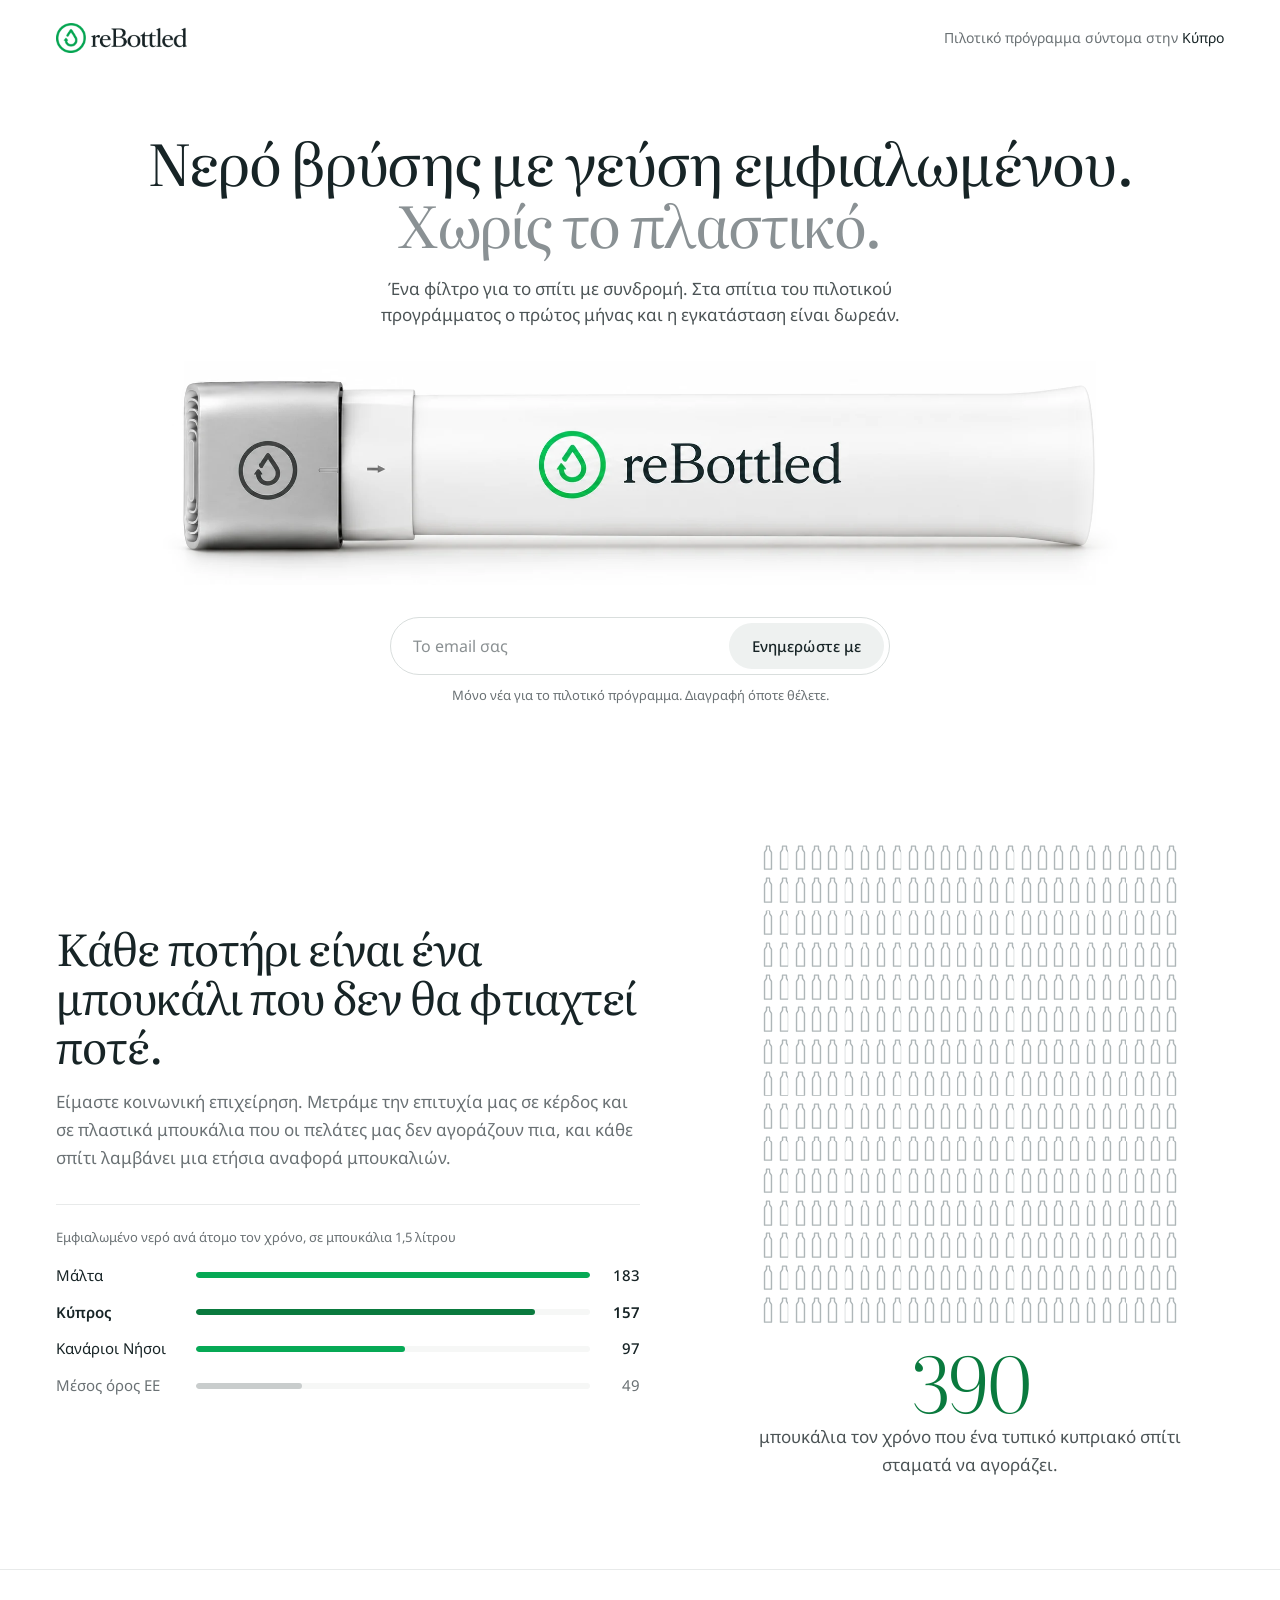
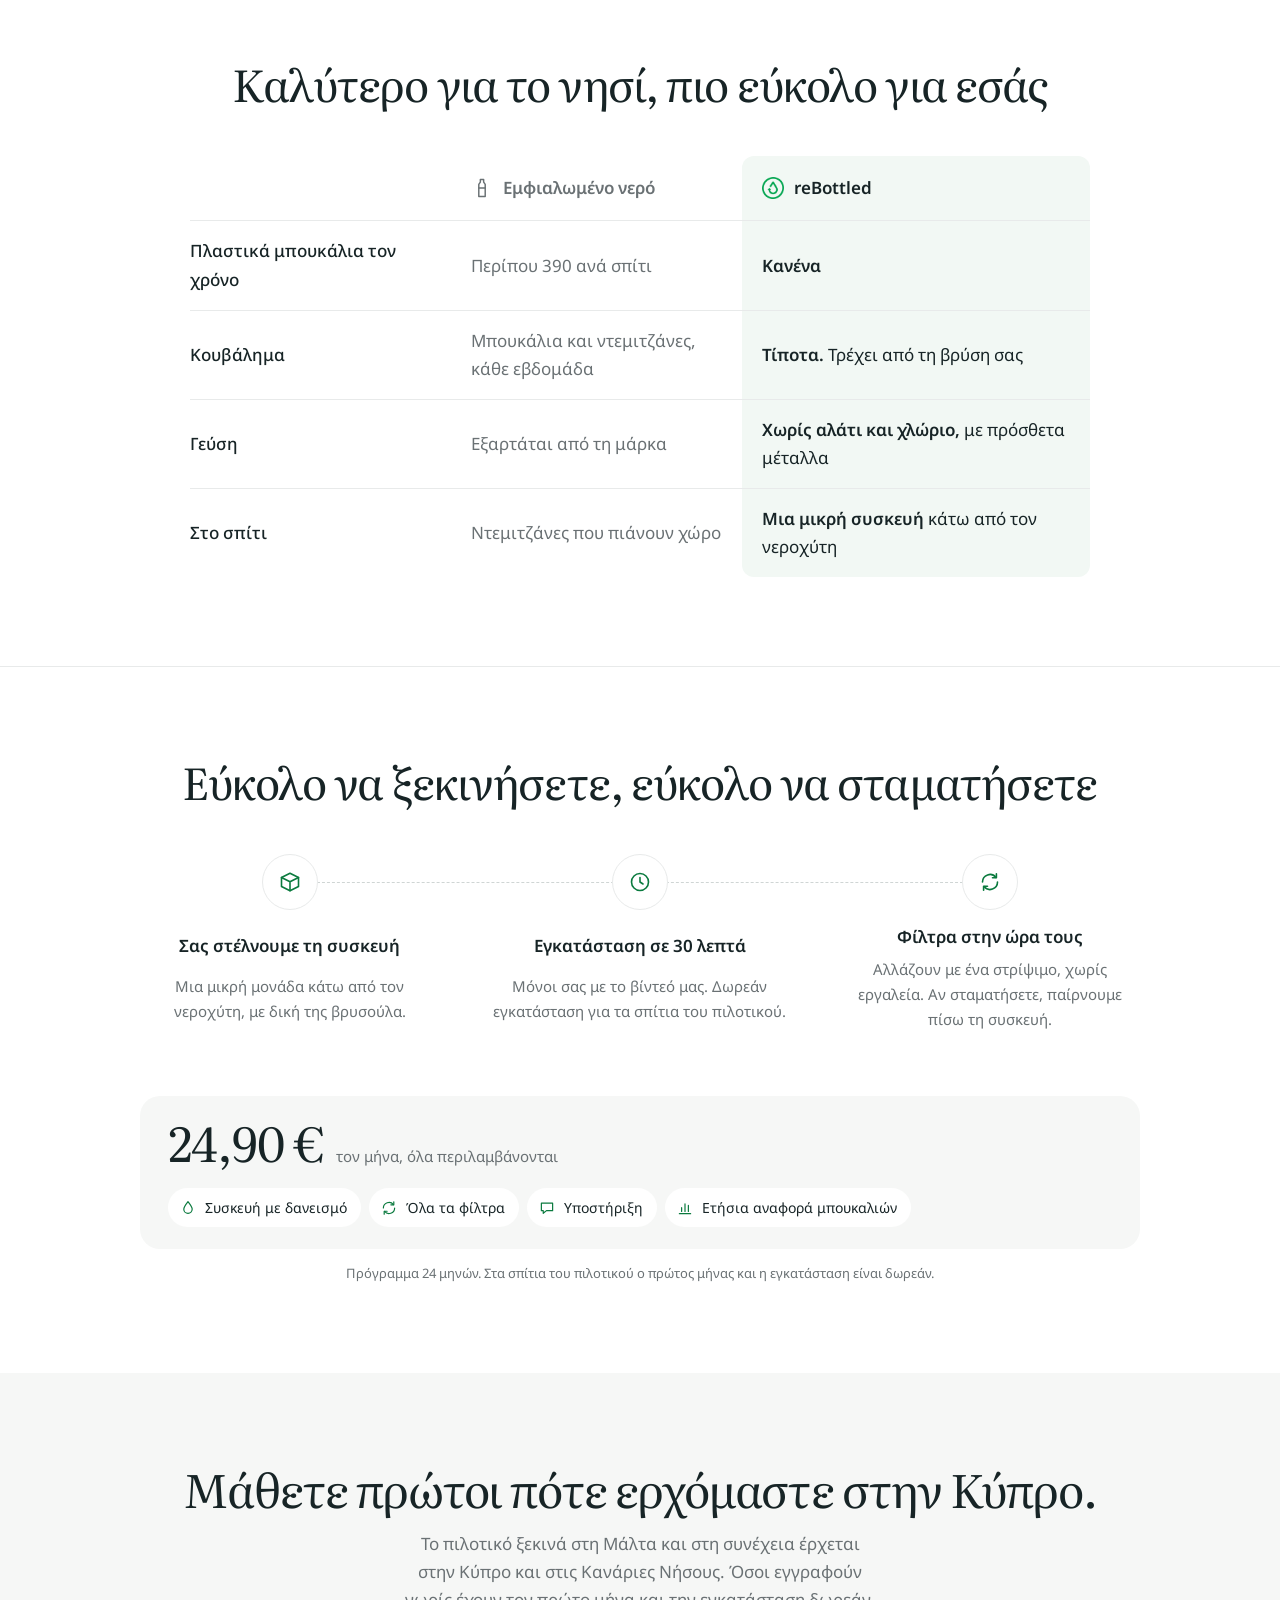
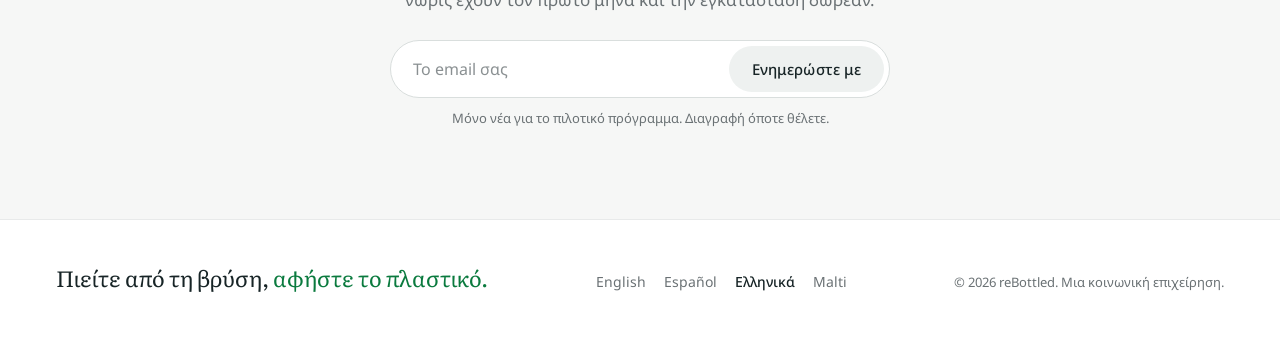
==== cy/index.html @ 19b18928 "Add Spanish, Greek and Maltese pages at /es, /cy and /mt Same structure as the English page with mar" ====
<!doctype html>
<html lang="el">
<head>
  <meta charset="utf-8">
  <meta name="viewport" content="width=device-width, initial-scale=1">
  <title>reBottled | Νερό βρύσης με γεύση εμφιαλωμένου, χωρίς πλαστικό</title>
  <meta name="description" content="Η reBottled είναι κοινωνική επιχείρηση που φέρνει στα σπίτια της Κύπρου νερό βρύσης με καλή γεύση, ώστε να μην αγοράζετε πια νερό σε πλαστικά μπουκάλια.">
  <meta name="theme-color" content="#ffffff">
  <meta property="og:title" content="reBottled | Νερό βρύσης με γεύση εμφιαλωμένου, χωρίς πλαστικό">
  <meta property="og:description" content="Φίλτρο νερού για το σπίτι με συνδρομή στην Κύπρο. Πιλοτικό πρόγραμμα: πρώτος μήνας και εγκατάσταση δωρεάν.">
  <meta property="og:type" content="website">
  <meta property="og:image" content="../assets/hero-filter.webp">
  <link rel="icon" type="image/png" href="../assets/favicon.png">
  <link rel="apple-touch-icon" href="../assets/apple-touch-icon.png">
  <link rel="preconnect" href="https://fonts.googleapis.com">
  <link rel="preconnect" href="https://fonts.gstatic.com" crossorigin>
  <link rel="stylesheet" href="https://fonts.googleapis.com/css2?family=Literata:opsz,wght@7..72,300;7..72,400;7..72,500&family=Noto+Sans:wght@400;500;600&display=swap">
  <link rel="stylesheet" href="../styles.css">
  <script>document.documentElement.classList.add("js");</script>
  <script type="application/json" id="i18n">
  {
    "sending": "Αποστολή…",
    "notify": "Ενημερώστε με",
    "errorEmpty": "Γράψτε τη διεύθυνση email σας.",
    "errorInvalid": "Η διεύθυνση email δεν φαίνεται σωστή. Ελέγξτε την ξανά.",
    "errorFailed": "Κάτι πήγε στραβά και δεν αποθηκεύσαμε το email σας. Δοκιμάστε ξανά.",
    "thanksTitle": "Είστε στη λίστα.",
    "thanksQuestion": "Κάτι ακόμα: πού μένετε; Θα σας ενημερώσουμε όταν το πιλοτικό έρθει κοντά σας.",
    "thanksPlace": "Θα σας στείλουμε email μόλις ξεκινήσει το πιλοτικό {place}, με τον πρώτο μήνα και την εγκατάσταση δωρεάν.",
    "thanksOther": "Θα σας κρατάμε ενήμερους και, αν έρθουμε στην περιοχή σας, ο πρώτος μήνας και η εγκατάσταση θα είναι δωρεάν.",
    "regions": [
      {
        "id": "cyprus",
        "label": "Κύπρος",
        "place": "στην Κύπρο"
      },
      {
        "id": "malta",
        "label": "Μάλτα",
        "place": "στη Μάλτα"
      },
      {
        "id": "canary-islands",
        "label": "Κανάριοι Νήσοι",
        "place": "στις Κανάριες Νήσους"
      },
      {
        "id": "other",
        "label": "Κάπου αλλού",
        "place": null
      }
    ]
  }
  </script>
  <script src="../main.js" defer></script>
</head>
<body>
  <a class="skip-link" href="#main">Μετάβαση στο περιεχόμενο</a>

  <header class="site-header">
    <div class="wrap header-inner">
      <a class="brand" href="#top" aria-label="reBottled, επιστροφή στην αρχή">
        <picture>
          <source srcset="../assets/logo.webp" type="image/webp">
          <img src="../assets/logo.png" alt="reBottled" width="174" height="40">
        </picture>
      </a>
      <p class="header-note">Πιλοτικό πρόγραμμα σύντομα στην <span>Κύπρο</span></p>
    </div>
  </header>

  <main id="main">

    <section class="hero" id="top">
      <div class="wrap hero-copy">
        <h1 class="hero-title"><span class="hero-title-line">Νερό βρύσης με γεύση εμφιαλωμένου.</span> <span class="hero-title-line hero-title-quiet">Χωρίς το πλαστικό.</span></h1>
        <p class="hero-lead">Ένα φίλτρο για το σπίτι με συνδρομή. Στα σπίτια του πιλοτικού προγράμματος ο πρώτος μήνας και η εγκατάσταση είναι δωρεάν.</p>
      </div>
      <figure class="hero-product">
        <img src="../assets/hero-filter.webp" srcset="../assets/hero-filter-1000.webp 947w, ../assets/hero-filter.webp 1894w" sizes="(max-width: 700px) 100vw, 960px" alt="Το φίλτρο reBottled: ένας λεπτός λευκός κύλινδρος με μεταλλικό καπάκι και το πράσινο λογότυπο της reBottled" width="1894" height="442" fetchpriority="high">
      </figure>
      <div class="wrap hero-signup">
        <form class="signup" novalidate>
          <div class="signup-field">
            <label class="visually-hidden" for="hero-email">Διεύθυνση email</label>
            <input id="hero-email" name="email" type="email" autocomplete="email" inputmode="email" placeholder="Το email σας" required>
            <button class="pill-button" type="submit">Ενημερώστε με</button>
          </div>
          <p class="signup-note">Μόνο νέα για το πιλοτικό πρόγραμμα. Διαγραφή όποτε θέλετε.</p>
        </form>
      </div>
    </section>

    <section class="section impact" id="mission" aria-labelledby="impact-title">
      <div class="wrap impact-grid">
        <div class="impact-copy">
          <h2 id="impact-title">Κάθε ποτήρι είναι ένα μπουκάλι που δεν θα φτιαχτεί ποτέ.</h2>
          <p class="lead">Είμαστε κοινωνική επιχείρηση. Μετράμε την επιτυχία μας σε κέρδος και σε πλαστικά μπουκάλια που οι πελάτες μας δεν αγοράζουν πια, και κάθε σπίτι λαμβάνει μια ετήσια αναφορά μπουκαλιών.</p>
          <div class="chart" aria-labelledby="chart-title">
            <p class="chart-title" id="chart-title">Εμφιαλωμένο νερό ανά άτομο τον χρόνο, σε μπουκάλια 1,5 λίτρου</p>
            <dl class="bars">
              <div class="bar-row">
                <dt>Μάλτα</dt>
                <dd><span class="bar"><span style="--w: 100%"></span></span><span class="bar-value">183</span></dd>
              </div>
              <div class="bar-row is-local">
                <dt>Κύπρος</dt>
                <dd><span class="bar"><span style="--w: 86%"></span></span><span class="bar-value">157</span></dd>
              </div>
              <div class="bar-row">
                <dt>Κανάριοι Νήσοι</dt>
                <dd><span class="bar"><span style="--w: 53%"></span></span><span class="bar-value">97</span></dd>
              </div>
              <div class="bar-row is-reference">
                <dt>Μέσος όρος ΕΕ</dt>
                <dd><span class="bar"><span style="--w: 27%"></span></span><span class="bar-value">49</span></dd>
              </div>
            </dl>
          </div>
        </div>
        <figure class="bottle-wall">
          <div class="bottle-grid" role="img" aria-label="Πλέγμα με 390 μικρά πλαστικά μπουκάλια" style="--cols: 26; --rows: 15; --ratio: 0.8667; --m-cols: 39; --m-rows: 10; --m-ratio: 1.9500"></div>
          <figcaption><span class="wall-number">390</span> μπουκάλια τον χρόνο που ένα τυπικό κυπριακό σπίτι σταματά να αγοράζει.</figcaption>
        </figure>
      </div>
    </section>

    <section class="section compare" id="why" aria-labelledby="compare-title">
      <div class="wrap">
        <h2 id="compare-title" class="section-title">Καλύτερο για το νησί, πιο εύκολο για εσάς</h2>
        <div class="compare-table" role="table" aria-label="Εμφιαλωμένο νερό σε σύγκριση με το reBottled">
          <div class="compare-row compare-head" role="row">
            <span role="columnheader"><span class="visually-hidden">Σύγκριση</span></span>
            <span role="columnheader" class="col-bottled"><svg class="icon icon-head" viewBox="0 0 24 24" aria-hidden="true"><path d="M10.2 2.8h3.6v2.7l1.7 2.6v13.1h-7V8.1l1.7-2.6z"/><path d="M8.5 12h7"/></svg>Εμφιαλωμένο νερό</span>
            <span role="columnheader" class="col-us"><img src="../assets/favicon.png" alt="" width="22" height="22">reBottled</span>
          </div>
          <div class="compare-row" role="row">
            <span role="rowheader">Πλαστικά μπουκάλια τον χρόνο</span>
            <span role="cell" class="col-bottled" data-label="Εμφιαλωμένο"><span>Περίπου 390 ανά σπίτι</span></span>
            <span role="cell" class="col-us" data-label="reBottled"><span><strong>Κανένα</strong></span></span>
          </div>
          <div class="compare-row" role="row">
            <span role="rowheader">Κουβάλημα</span>
            <span role="cell" class="col-bottled" data-label="Εμφιαλωμένο"><span>Μπουκάλια και ντεμιτζάνες, κάθε εβδομάδα</span></span>
            <span role="cell" class="col-us" data-label="reBottled"><span><strong>Τίποτα.</strong> Τρέχει από τη βρύση σας</span></span>
          </div>
          <div class="compare-row" role="row">
            <span role="rowheader">Γεύση</span>
            <span role="cell" class="col-bottled" data-label="Εμφιαλωμένο"><span>Εξαρτάται από τη μάρκα</span></span>
            <span role="cell" class="col-us" data-label="reBottled"><span><strong>Χωρίς αλάτι και χλώριο,</strong> με πρόσθετα μέταλλα</span></span>
          </div>
          <div class="compare-row" role="row">
            <span role="rowheader">Στο σπίτι</span>
            <span role="cell" class="col-bottled" data-label="Εμφιαλωμένο"><span>Ντεμιτζάνες που πιάνουν χώρο</span></span>
            <span role="cell" class="col-us" data-label="reBottled"><span><strong>Μια μικρή συσκευή</strong> κάτω από τον νεροχύτη</span></span>
          </div>
        </div>
      </div>
    </section>

    <section class="section how" id="how" aria-labelledby="how-title">
      <div class="wrap">
        <h2 id="how-title" class="section-title">Εύκολο να ξεκινήσετε, εύκολο να σταματήσετε</h2>
        <ol class="steps">
          <li>
            <span class="step-icon"><svg class="icon" viewBox="0 0 24 24" aria-hidden="true"><path d="M3.5 7.5 12 3.2l8.5 4.3v9L12 20.8l-8.5-4.3z"/><path d="M3.5 7.5 12 11.8l8.5-4.3M12 11.8v9"/></svg></span>
            <h3>Σας στέλνουμε τη συσκευή</h3>
            <p>Μια μικρή μονάδα κάτω από τον νεροχύτη, με δική της βρυσούλα.</p>
          </li>
          <li>
            <span class="step-icon"><svg class="icon" viewBox="0 0 24 24" aria-hidden="true"><circle cx="12" cy="12" r="8.5"/><path d="M12 7.5V12l3 2"/></svg></span>
            <h3>Εγκατάσταση σε 30 λεπτά</h3>
            <p>Μόνοι σας με το βίντεό μας. Δωρεάν εγκατάσταση για τα σπίτια του πιλοτικού.</p>
          </li>
          <li>
            <span class="step-icon"><svg class="icon" viewBox="0 0 24 24" aria-hidden="true"><path d="M19.5 12a7.5 7.5 0 0 1-13.4 4.6"/><path d="M4.5 12a7.5 7.5 0 0 1 13.4-4.6"/><path d="M18.4 3.8v3.9h-3.9"/><path d="M5.6 20.2v-3.9h3.9"/></svg></span>
            <h3>Φίλτρα στην ώρα τους</h3>
            <p>Αλλάζουν με ένα στρίψιμο, χωρίς εργαλεία. Αν σταματήσετε, παίρνουμε πίσω τη συσκευή.</p>
          </li>
        </ol>

        <div class="price-band" id="pricing">
          <p class="price"><span class="price-amount">24,90 €</span><span class="price-unit">τον μήνα, όλα περιλαμβάνονται</span></p>
          <ul class="included">
            <li><svg class="icon" viewBox="0 0 24 24" aria-hidden="true"><path d="M12 3.5c3.2 4.1 5.6 7.1 5.6 10a5.6 5.6 0 0 1-11.2 0c0-2.9 2.4-5.9 5.6-10z"/></svg>Συσκευή με δανεισμό</li>
            <li><svg class="icon" viewBox="0 0 24 24" aria-hidden="true"><path d="M19.5 12a7.5 7.5 0 0 1-13.4 4.6"/><path d="M4.5 12a7.5 7.5 0 0 1 13.4-4.6"/><path d="M18.4 3.8v3.9h-3.9"/><path d="M5.6 20.2v-3.9h3.9"/></svg>Όλα τα φίλτρα</li>
            <li><svg class="icon" viewBox="0 0 24 24" aria-hidden="true"><path d="M4.5 5.5h15v10h-8.2l-4.3 3.5v-3.5H4.5z"/></svg>Υποστήριξη</li>
            <li><svg class="icon" viewBox="0 0 24 24" aria-hidden="true"><path d="M4.5 19.5h15"/><path d="M7.5 16.5v-5M12 16.5V6.5M16.5 16.5v-8"/></svg>Ετήσια αναφορά μπουκαλιών</li>
          </ul>
        </div>
        <p class="fine price-fine">Πρόγραμμα 24 μηνών. Στα σπίτια του πιλοτικού ο πρώτος μήνας και η εγκατάσταση είναι δωρεάν.</p>
      </div>
    </section>

    <section class="join" id="join" aria-labelledby="join-title">
      <div class="wrap join-inner">
        <h2 id="join-title">Μάθετε πρώτοι πότε ερχόμαστε στην Κύπρο.</h2>
        <p class="join-lead">Το πιλοτικό ξεκινά στη Μάλτα και στη συνέχεια έρχεται στην Κύπρο και στις Κανάριες Νήσους. Όσοι εγγραφούν νωρίς έχουν τον πρώτο μήνα και την εγκατάσταση δωρεάν.</p>
        <form class="signup" novalidate>
          <div class="signup-field">
            <label class="visually-hidden" for="join-email">Διεύθυνση email</label>
            <input id="join-email" name="email" type="email" autocomplete="email" inputmode="email" placeholder="Το email σας" required>
            <button class="pill-button" type="submit">Ενημερώστε με</button>
          </div>
          <p class="signup-note">Μόνο νέα για το πιλοτικό πρόγραμμα. Διαγραφή όποτε θέλετε.</p>
        </form>
      </div>
    </section>

  </main>

  <footer class="site-footer">
    <div class="wrap footer-inner">
      <p class="footer-line">Πιείτε από τη βρύση, <span class="accent">αφήστε το πλαστικό.</span></p>
      <nav class="lang-switch" aria-label="Γλώσσα">
        <a href="../" lang="en" hreflang="en">English</a>
        <a href="../es/" lang="es" hreflang="es">Español</a>
        <a href="./" lang="el" hreflang="el" aria-current="page">Ελληνικά</a>
        <a href="../mt/" lang="mt" hreflang="mt">Malti</a>
      </nav>
      <p class="fine">© <span id="year">2026</span> reBottled. Μια κοινωνική επιχείρηση.</p>
    </div>
  </footer>
</body>
</html>
---- styles.css ----
/* reBottled landing page
   Colours come from the logo: ink #172426, brand green #06A955.
   Green text uses a darker shade (#0A7A3E) so it passes WCAG AA on white. Buttons stay neutral. */

:root {
  --header-h: 76px;
  --ink: #172426;
  --text: #4C5456;
  --muted: #6A7174;
  --line: #E8EAEA;
  --soft: #F6F7F6;
  --green: #06A955;
  --green-dark: #0A7A3E;
  --green-darker: #08602F;
  --serif: "Newsreader", Georgia, "Times New Roman", serif;
  --sans: "Libre Franklin", "Helvetica Neue", Arial, sans-serif;
  --wrap: 1180px;
  --gutter: clamp(20px, 5vw, 56px);
  --section: clamp(56px, 7vw, 96px);
}

*, *::before, *::after { box-sizing: border-box; }

html { scroll-behavior: smooth; }

body {
  margin: 0;
  background: #fff;
  color: var(--text);
  font-family: var(--sans);
  font-size: 17px;
  line-height: 1.65;
  -webkit-font-smoothing: antialiased;
  text-rendering: optimizeLegibility;
}

img { display: block; max-width: 100%; height: auto; }

h1, h2, h3 { color: var(--ink); margin: 0; font-weight: 400; }
h2 {
  font-family: var(--serif);
  font-size: clamp(30px, 4vw, 44px);
  line-height: 1.12;
  letter-spacing: -0.02em;
}
h3 { font-family: var(--sans); font-size: 17px; font-weight: 600; line-height: 1.35; }
p { margin: 0; }

a { color: var(--green-dark); }
a:hover { color: var(--green-darker); }

:focus-visible { outline: 2px solid var(--ink); outline-offset: 3px; }
.signup-field input:focus-visible { outline: none; }

.wrap { width: 100%; max-width: calc(var(--wrap) + 2 * var(--gutter)); margin: 0 auto; padding: 0 var(--gutter); }

.skip-link {
  position: absolute; left: 12px; top: -60px; z-index: 100;
  background: var(--ink); color: #fff; padding: 10px 16px; text-decoration: none;
}
.skip-link:focus { top: 12px; color: #fff; }

.muted { color: var(--muted); }
.fine { font-size: 13px; line-height: 1.55; color: var(--muted); }
.accent { color: var(--green-dark); }

/* Buttons: light, rounded, no colour */
.pill-button {
  display: inline-flex; align-items: center; justify-content: center;
  min-height: 46px; padding: 0 22px;
  background: #EEF1F0; color: var(--ink);
  font-family: var(--sans); font-size: 15px; font-weight: 500; letter-spacing: 0.005em;
  border: 1px solid transparent; border-radius: 999px; cursor: pointer; white-space: nowrap;
  transition: background-color 0.15s ease, border-color 0.15s ease;
}
.pill-button:hover { background: #E3E7E6; }
.pill-button:disabled { cursor: default; color: var(--muted); }
.pill-button-quiet { background: #fff; border-color: #D9DEDD; }
.pill-button-quiet:hover { background: #F4F6F5; border-color: #C3C9C8; }

.visually-hidden {
  position: absolute; width: 1px; height: 1px; padding: 0; margin: -1px;
  overflow: hidden; clip: rect(0 0 0 0); white-space: nowrap; border: 0;
}

/* Header: logo only */
.site-header { position: relative; z-index: 2; }
.header-inner {
  height: var(--header-h); display: flex; align-items: center; justify-content: space-between; gap: 24px;
}
.header-note { font-size: 14px; color: var(--muted); text-align: right; }
.header-note span { color: var(--ink); }
.brand { display: block; flex: 0 0 auto; }
.brand img { height: 30px; width: auto; }

/* Email sign-up: one rounded field with the button inside */
.signup { display: grid; grid-template-columns: minmax(0, 1fr); gap: 10px; width: 100%; max-width: 500px; }
.signup-field {
  display: flex; align-items: center; gap: 8px;
  padding: 5px 5px 5px 22px;
  background: #fff; border: 1px solid #D9DEDD; border-radius: 999px;
  transition: border-color 0.15s ease, box-shadow 0.15s ease;
}
.signup-field:hover { border-color: #C3C9C8; }
.signup-field:focus-within { border-color: #9AA4A3; box-shadow: 0 0 0 4px rgba(23, 36, 38, 0.06); }
.signup-field.is-invalid { border-color: #B42318; }
.signup-field input {
  flex: 1 1 auto; width: 100%; min-width: 0; height: 46px; padding: 0;
  font: inherit; font-size: 16px; color: var(--ink);
  background: transparent; border: 0; outline: none;
}
.signup-field input::placeholder { color: #8A9092; }
.signup-note { font-size: 13px; color: var(--muted); padding-left: 22px; }
.signup-error { font-size: 13px; color: #B42318; padding-left: 22px; }

.signup-thanks { display: grid; gap: 8px; max-width: 640px; outline: none; }
.signup-thanks-title { font-family: var(--serif); font-size: 24px; color: var(--ink); }
.signup-thanks-text { color: var(--muted); }
.region-choices { display: flex; flex-wrap: wrap; gap: 8px; margin-top: 8px; }

/* Hero
   Headline, text, product photo and sign-up always fit in the first screen.
   The hero is never taller than one viewport (minus the header); text sizes
   follow the viewport height, and the photo shrinks only when the space runs out. */
.hero {
  --hero-gap: clamp(12px, 3.6vh, 48px);
  max-height: calc(100vh - var(--header-h));
  max-height: calc(100svh - var(--header-h));
  display: grid;
  grid-template-rows: auto minmax(0, auto) auto;
  row-gap: var(--hero-gap);
  padding: clamp(4px, 2.5vh, 32px) 0 clamp(14px, 5vh, 56px);
  overflow: hidden;
}
.hero-copy {
  display: grid; grid-template-columns: minmax(0, 1fr);
  justify-items: center; text-align: center;
  gap: clamp(10px, 2.4vh, 24px);
  padding-top: clamp(8px, 3.5vh, 48px);
}
/* Two deliberate lines: the promise in ink, the payoff in a quiet grey */
.hero-title {
  font-family: var(--serif);
  font-weight: 400;
  font-size: clamp(26px, min(4.6vw, 6.4vh), 66px);
  line-height: 1.08;
  letter-spacing: -0.022em;
  text-wrap: balance;
}
.hero-title-line { display: block; }
.hero-title-quiet { color: #8A9194; }
.hero-lead {
  max-width: 44em; text-wrap: balance; color: var(--text);
  font-size: clamp(14px, 2.2vh, 17px); line-height: 1.55;
}
.hero-product {
  margin: 0; min-height: 0; height: 100%; overflow: hidden;
  display: flex; align-items: center; justify-content: center;
  padding: 0 var(--gutter);
}
.hero-product img {
  width: auto; height: auto;
  max-width: min(960px, 100%); max-height: 100%;
  /* The product photo has a faint grey vignette; fade its edges into the white page. */
  -webkit-mask-image: linear-gradient(to right, transparent 0, #000 5%, #000 95%, transparent 100%);
          mask-image: linear-gradient(to right, transparent 0, #000 5%, #000 95%, transparent 100%);
}
.hero-signup { display: grid; justify-items: center; text-align: center; }
.hero-signup .signup-field { text-align: left; }
.hero-signup .signup-field input { height: clamp(38px, 5.6vh, 46px); }
.hero-signup .pill-button { min-height: clamp(38px, 5.6vh, 46px); }
.hero-signup .signup { gap: clamp(6px, 1.2vh, 10px); }
.hero-signup .signup-note, .hero-signup .signup-error { padding-left: 0; }
.hero-signup .signup-thanks { justify-items: center; gap: 4px; }
.hero-signup .region-choices { justify-content: center; margin-top: 6px; }

/* Sections */
.section { padding: var(--section) 0; }
.section + .section { border-top: 1px solid var(--line); }
.section-title { text-align: center; margin-bottom: clamp(28px, 4vw, 48px); }
.lead { color: var(--muted); max-width: 34em; }
.icon {
  width: 22px; height: 22px; flex: 0 0 auto;
  fill: none; stroke: currentColor; stroke-width: 1.6; stroke-linecap: round; stroke-linejoin: round;
}

/* Impact: copy and island chart beside a wall of 450 bottles */
.impact-grid {
  display: grid;
  grid-template-columns: minmax(0, 1.15fr) minmax(0, 1fr);
  gap: clamp(36px, 6vw, 96px);
  align-items: center;
}
.impact-copy { display: grid; gap: 18px; }
.chart { margin-top: 14px; padding-top: 22px; border-top: 1px solid var(--line); }
.chart-title { font-size: 13px; color: var(--muted); margin-bottom: 14px; }
.bars { margin: 0; display: grid; gap: 12px; }
.bar-row { display: grid; grid-template-columns: 124px minmax(0, 1fr); align-items: center; gap: 16px; }
.bar-row dt { color: var(--ink); font-size: 15px; }
.bar-row dd { margin: 0; display: grid; grid-template-columns: minmax(0, 1fr) 36px; align-items: center; gap: 14px; }
.bar { display: block; height: 6px; border-radius: 3px; background: var(--soft); overflow: hidden; }
.bar > span {
  display: block; height: 100%; width: var(--w); border-radius: 3px;
  background: var(--green);
  transform-origin: left center;
}
.bar-value { text-align: right; font-size: 15px; font-weight: 500; color: var(--ink); font-variant-numeric: tabular-nums; }
.is-reference dt, .is-reference .bar-value { color: var(--muted); font-weight: 400; }
.is-reference .bar > span { background: #C9CDCD; }
/* The visitor's own island on localised pages */
.is-local dt, .is-local .bar-value { font-weight: 600; }
.is-local .bar > span { background: var(--green-dark); }

.js .bars .bar > span { transform: scaleX(0); transition: transform 0.9s cubic-bezier(0.2, 0.7, 0.2, 1); }
.js .bars.is-visible .bar > span { transform: scaleX(1); }
.js .bars.is-visible .bar-row:nth-child(2) .bar > span { transition-delay: 0.08s; }
.js .bars.is-visible .bar-row:nth-child(3) .bar > span { transition-delay: 0.16s; }
.js .bars.is-visible .bar-row:nth-child(4) .bar > span { transition-delay: 0.24s; }

.bottle-wall { margin: 0; display: grid; gap: 16px; justify-items: center; }
/* 30 columns x 15 rows = 450 bottles, each cell 1:2 */
.bottle-grid {
  /* --cols x --rows bottles; each page sets them to match its own number */
  --cols: 30; --rows: 15; --ratio: 1;
  --m-cols: 45; --m-rows: 10; --m-ratio: 2.25;
  width: 100%; max-width: 420px; aspect-ratio: var(--ratio);
  background-image: url("data:image/svg+xml,%3Csvg xmlns='http://www.w3.org/2000/svg' viewBox='0 0 12 24'%3E%3Cpath d='M4.6 3h2.8v2.3l1.4 2.3v12.9H3.2V7.6l1.4-2.3z' fill='none' stroke='%23AEB6B8' stroke-width='1' stroke-linejoin='round'/%3E%3C/svg%3E");
  background-size: calc(100% / var(--cols)) calc(100% / var(--rows));
  background-repeat: repeat;
}
.bottle-wall figcaption { text-align: center; color: var(--text); max-width: 26em; }
.wall-number {
  display: block;
  font-family: var(--serif); font-weight: 300; color: var(--green-dark);
  font-size: clamp(56px, 6vw, 80px); line-height: 1; letter-spacing: -0.03em;
  margin-bottom: 4px;
}

/* Bottled water vs reBottled */
.compare-table { max-width: 900px; margin: 0 auto; }
.compare-row {
  display: grid;
  grid-template-columns: minmax(0, 0.9fr) minmax(0, 1fr) minmax(0, 1.2fr);
  border-bottom: 1px solid var(--line);
}
.compare-row > span { padding: 16px 20px; display: flex; align-items: center; gap: 10px; }
.compare-row > [role="rowheader"] { padding-left: 0; color: var(--ink); font-weight: 500; }
.compare-row .col-bottled { color: var(--muted); }
.compare-row .col-us { background: #F2F8F4; color: var(--ink); }
.compare-row .col-us strong { font-weight: 600; }
.compare-head > span { padding-top: 18px; padding-bottom: 18px; font-weight: 600; color: var(--ink); }
.compare-head .col-bottled { color: var(--muted); }
.compare-head .col-us { border-radius: 12px 12px 0 0; }
.compare-row:last-child .col-us { border-radius: 0 0 12px 12px; }
.compare-row:last-child { border-bottom: 0; }
.compare-head img { width: 22px; height: 22px; }

/* How it works + price */
.steps {
  list-style: none; margin: 0 auto; padding: 0; max-width: 1000px;
  display: grid; grid-template-columns: repeat(3, minmax(0, 1fr)); gap: clamp(24px, 4vw, 56px);
  position: relative;
}
/* thin line joining the three icons */
.steps::before {
  content: ""; position: absolute; top: 28px; left: 16.66%; right: 16.66%;
  border-top: 1px dashed #CFD5D4;
}
.steps li { position: relative; display: grid; justify-items: center; text-align: center; gap: 8px; }
.step-icon {
  width: 56px; height: 56px; border-radius: 50%;
  display: grid; place-items: center;
  background: #fff; border: 1px solid var(--line); color: var(--green-dark);
  margin-bottom: 8px;
}
.step-icon .icon { width: 24px; height: 24px; }
.steps p { color: var(--muted); font-size: 15px; max-width: 24em; }

.price-band {
  max-width: 1000px; margin: clamp(40px, 5vw, 64px) auto 0;
  padding: 22px 28px; border-radius: 20px; background: var(--soft);
  display: flex; align-items: center; justify-content: space-between; gap: 20px 32px; flex-wrap: wrap;
}
.price { display: flex; align-items: baseline; gap: 12px; flex-wrap: wrap; }
.price-amount {
  font-family: var(--serif); font-weight: 400; color: var(--ink);
  font-size: clamp(36px, 4vw, 48px); line-height: 1; letter-spacing: -0.02em;
}
.price-unit { font-size: 15px; color: var(--muted); }
.included { list-style: none; margin: 0; padding: 0; display: flex; flex-wrap: wrap; gap: 8px; }
.included li {
  display: inline-flex; align-items: center; gap: 8px;
  padding: 8px 14px 8px 11px; border-radius: 999px; background: #fff;
  font-size: 14px; color: var(--ink);
}
.included .icon { width: 18px; height: 18px; color: var(--green-dark); }
.price-fine { text-align: center; margin-top: 14px; }

/* Join: centred, mirrors the hero */
.join { background: var(--soft); padding: var(--section) 0; }
.join-inner { display: grid; justify-items: center; text-align: center; gap: 16px; }
.join-inner h2 { font-size: clamp(30px, 4vw, 46px); }
.join-lead { color: var(--muted); max-width: 32em; text-wrap: balance; }
.join-inner .signup { margin-top: 10px; }
.join-inner .signup-field { text-align: left; }
.join-inner .signup-note, .join-inner .signup-error { padding-left: 0; }
.join-inner .signup-thanks { justify-items: center; }
.join-inner .region-choices { justify-content: center; }

/* Footer */
.site-footer { padding: 40px 0 48px; border-top: 1px solid var(--line); }
.footer-inner { display: flex; align-items: baseline; justify-content: space-between; gap: 24px; flex-wrap: wrap; }
.footer-line { font-family: var(--serif); font-size: 22px; color: var(--ink); }
.lang-switch { display: flex; flex-wrap: wrap; gap: 4px 18px; }
.lang-switch a { font-size: 14px; color: var(--muted); text-decoration: none; }
.lang-switch a:hover { color: var(--ink); }
.lang-switch a[aria-current="page"] { color: var(--ink); font-weight: 500; }

/* Greek page: Newsreader and Libre Franklin have no Greek glyphs */
html[lang="el"] {
  --serif: "Literata", Georgia, "Times New Roman", serif;
  --sans: "Noto Sans", "Helvetica Neue", Arial, sans-serif;
}

/* Short screens: keep the post-sign-up panel compact so the photo stays visible */
@media (max-height: 620px) {
  .hero-signup .signup-thanks-title { font-size: 18px; }
  .hero-signup .signup-thanks-text { font-size: 13px; line-height: 1.45; }
  .hero-signup .region-choices { gap: 6px; margin-top: 4px; }
  .hero-signup .region-choices .pill-button { min-height: 34px; padding: 0 14px; font-size: 13px; }
}

/* Short screens (landscape phones, small laptops) */
@media (max-height: 520px) {
  :root { --header-h: 52px; }
  .brand img { height: 24px; }
  .hero-signup .signup-note { display: none; }
}

/* Tablet */
@media (max-width: 960px) {
  .impact-grid { grid-template-columns: minmax(0, 1fr); }
  .bottle-grid { max-width: 380px; }
}

/* Phone */
@media (max-width: 700px) {
  :root { --header-h: 60px; }
  body { font-size: 16px; }
  .brand img { height: 26px; }
  .signup-field { padding-left: 18px; }
  .signup-field input { height: 44px; }
  .pill-button { min-height: 44px; padding: 0 18px; }
  .signup-note, .signup-error { padding-left: 18px; }
  .hero-title { font-size: clamp(26px, min(8.2vw, 5.4vh), 40px); }
  .header-note { display: none; }
  .hero-product { padding: 0 8px; }
  .hero-product img { -webkit-mask-image: none; mask-image: none; }
  .bar-row { grid-template-columns: 104px minmax(0, 1fr); gap: 12px; }
  .bar-row dt, .bar-value { font-size: 14px; }
  /* On phones the wall turns into a wide strip: 45 columns x 10 rows, still 450 bottles */
  .bottle-grid { max-width: none; aspect-ratio: var(--m-ratio); background-size: calc(100% / var(--m-cols)) calc(100% / var(--m-rows)); }
  .wall-number { font-size: 52px; }
  /* Comparison becomes one card per row: label on top, then the two answers */
  .compare-head { display: none; }
  .compare-row { grid-template-columns: minmax(0, 1fr) minmax(0, 1fr); padding: 14px 0; gap: 8px; }
  .compare-row > [role="rowheader"] { grid-column: 1 / -1; padding: 0; font-size: 14px; }
  .compare-row > span { padding: 10px 12px; font-size: 14px; align-items: flex-start; }
  .compare-row .col-bottled { background: #fff; border: 1px solid var(--line); border-radius: 10px; }
  .compare-row .col-bottled::before { content: attr(data-label); }
  .compare-row .col-us { border-radius: 10px; }
  .compare-row:last-child .col-us { border-radius: 10px; }
  .compare-row .col-us::before { content: attr(data-label); }
  .compare-row .col-bottled, .compare-row .col-us { display: block; line-height: 1.45; }
  .compare-row .col-bottled::before, .compare-row .col-us::before { display: block; margin-bottom: 3px; font-size: 12px; color: var(--muted); font-weight: 500; }
  .steps { grid-template-columns: minmax(0, 1fr); gap: 0; }
  .steps::before { top: 28px; bottom: 28px; left: 28px; right: auto; border-top: 0; border-left: 1px dashed #CFD5D4; }
  .steps li { grid-template-columns: 56px minmax(0, 1fr); justify-items: start; text-align: left; column-gap: 16px; row-gap: 2px; padding: 0 0 22px; }
  .steps li:last-child { padding-bottom: 0; }
  .step-icon { grid-row: 1 / span 2; margin: 0; }
  .steps h3 { align-self: end; padding-top: 6px; }
  .price-band { padding: 20px; border-radius: 16px; }
  .footer-inner { flex-direction: column; gap: 8px; }
}

@media (prefers-reduced-motion: reduce) {
  html { scroll-behavior: auto; }
  .js .bars .bar > span { transform: none; transition: none; }
  * { transition: none !important; }
}
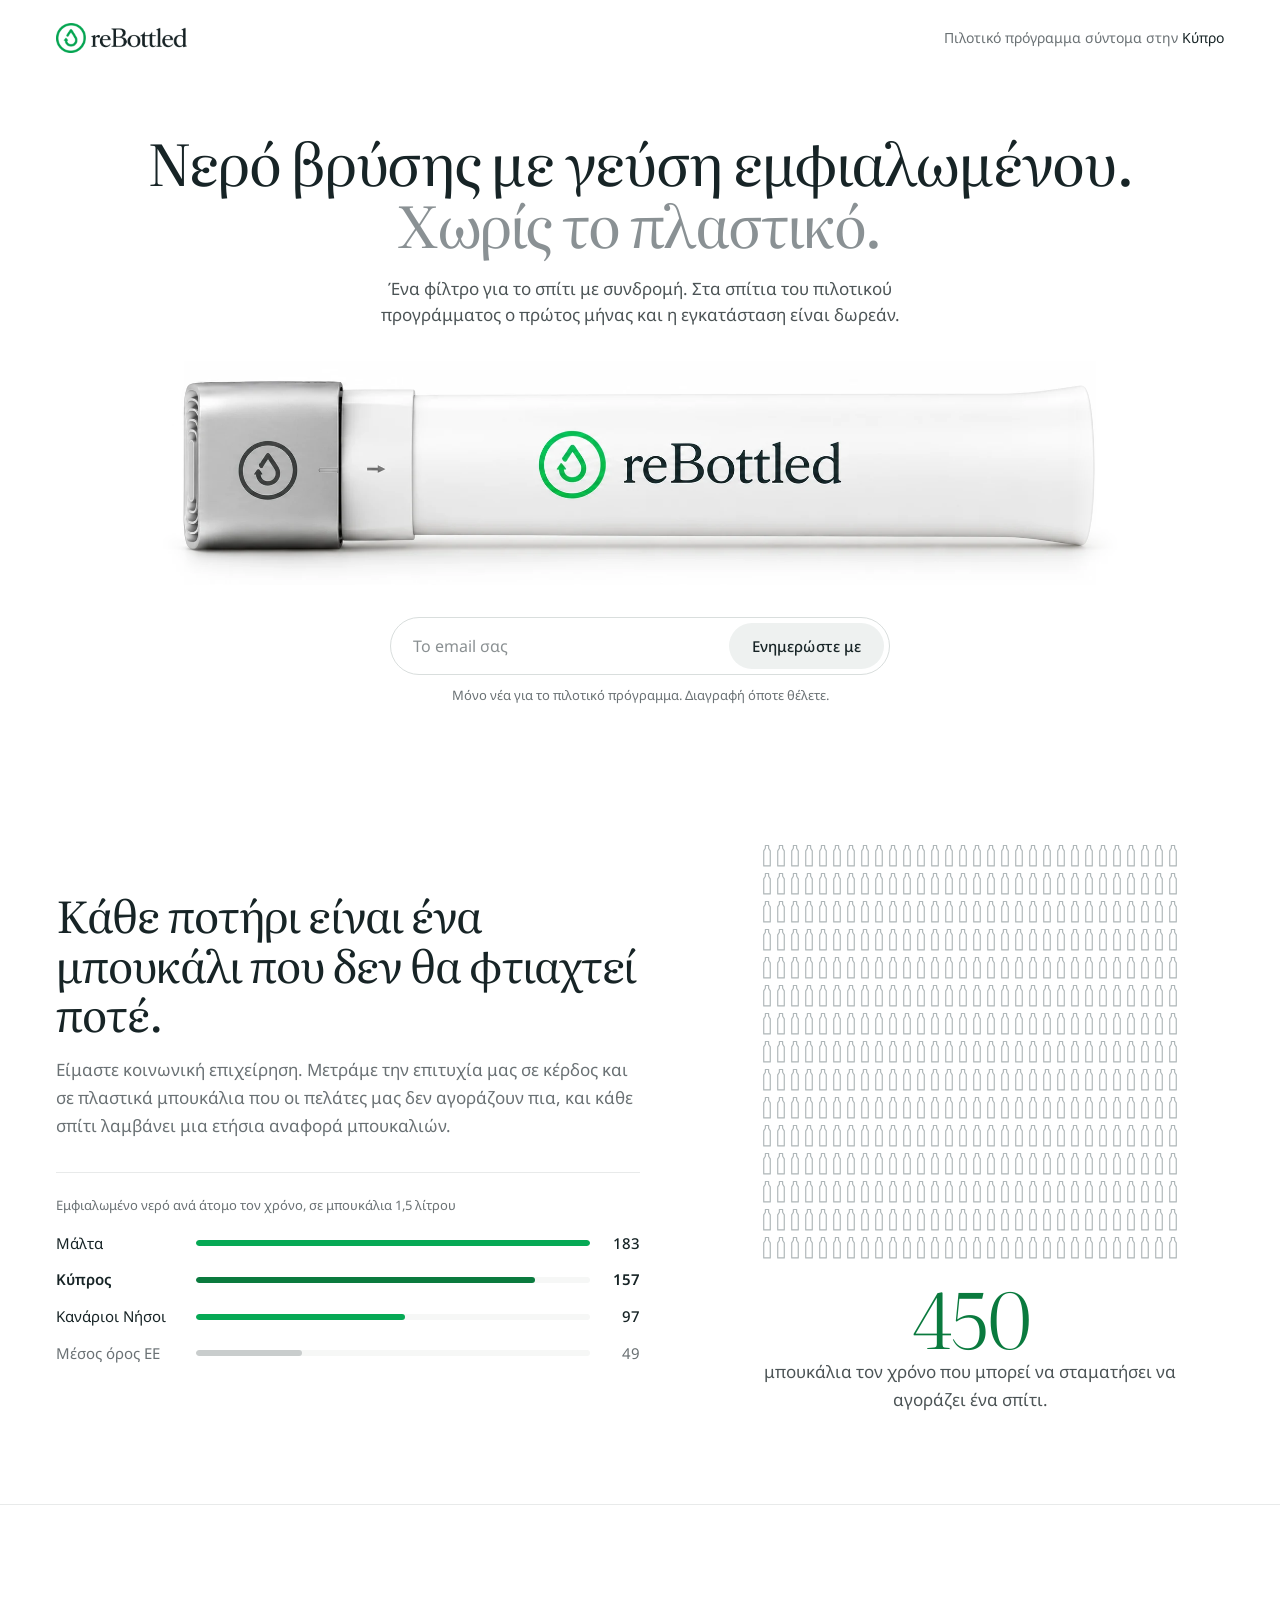
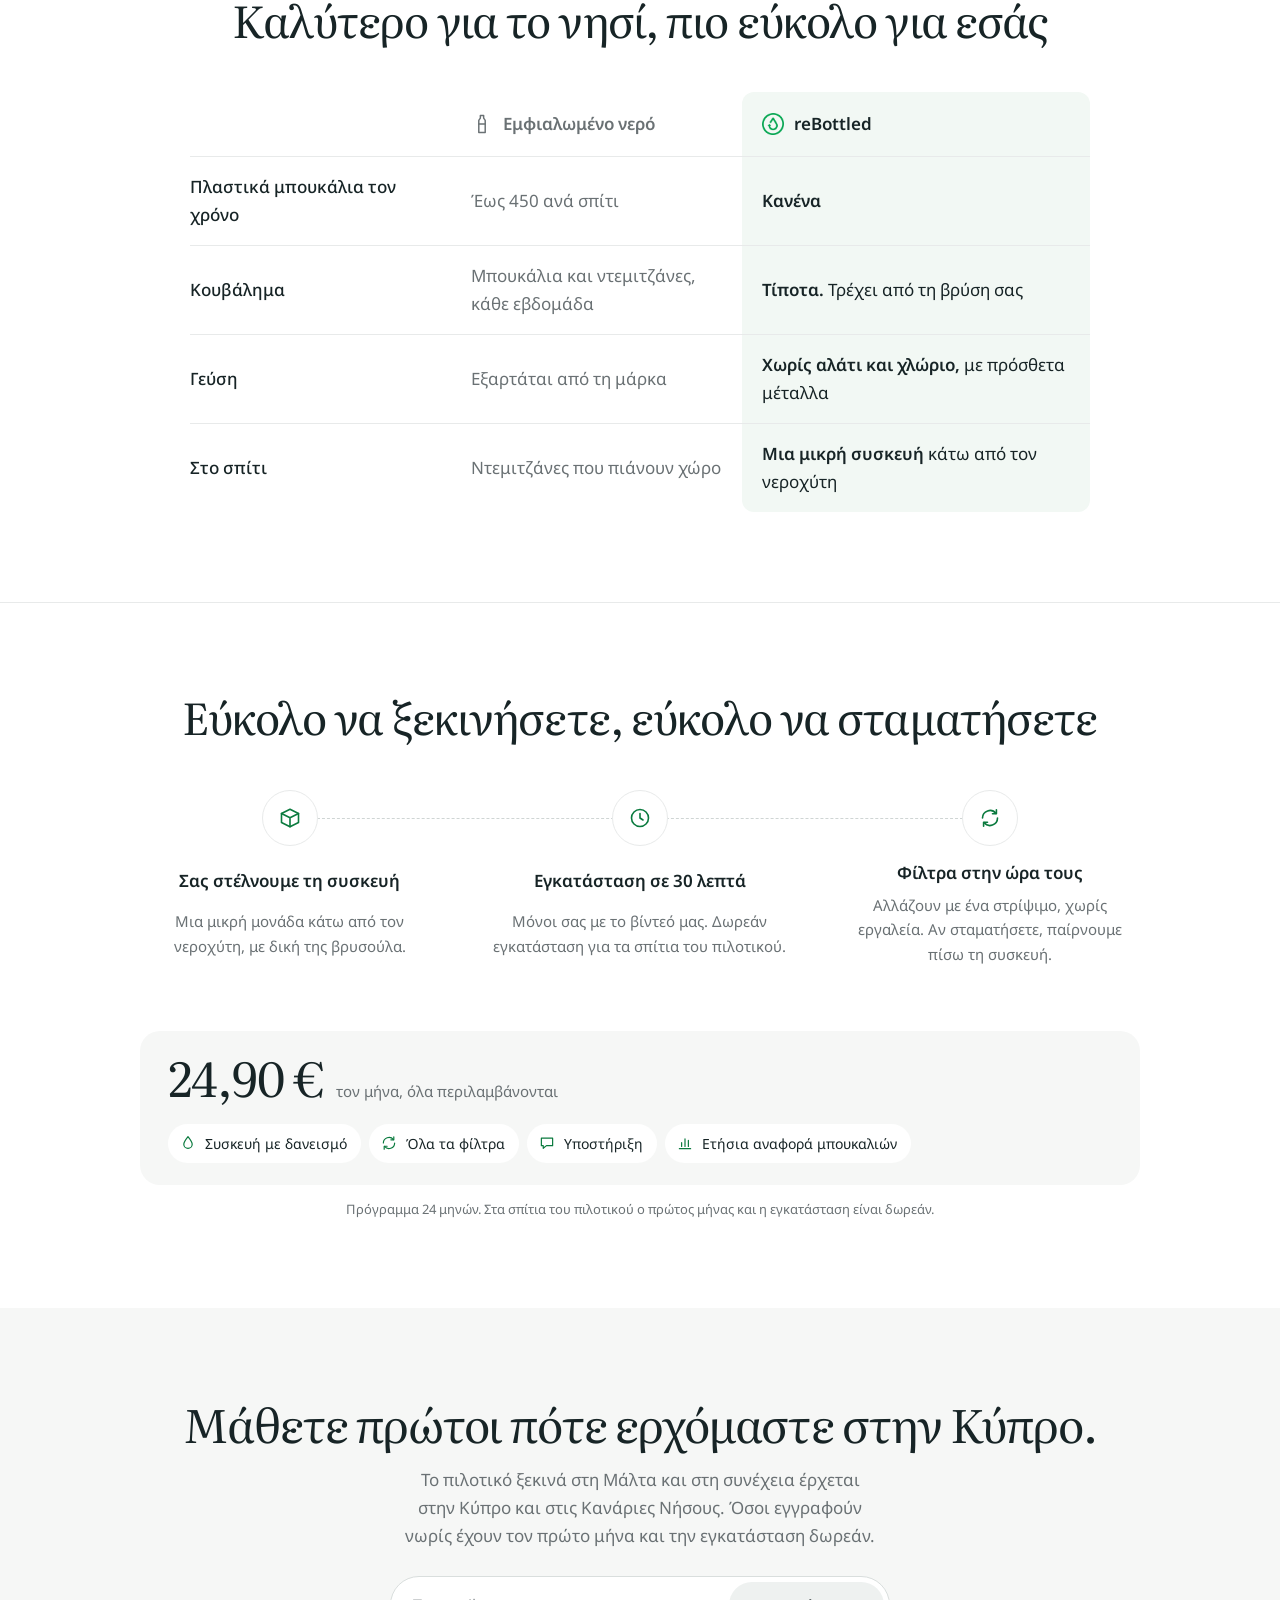
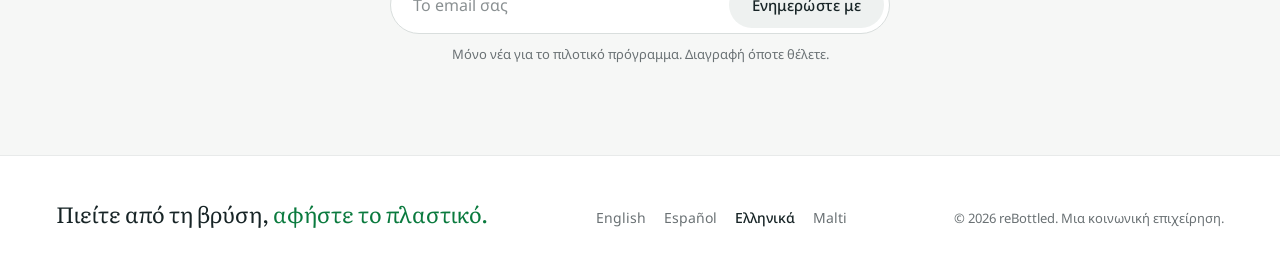
==== commit 03bd71e0: "Save sign-ups to Supabase and use the 450 figure on every page - supabase/schema.sql: signups table " ====
--- a/cy/index.html
+++ b/cy/index.html
@@ -17,6 +17,7 @@
   <link rel="stylesheet" href="https://fonts.googleapis.com/css2?family=Literata:opsz,wght@7..72,300;7..72,400;7..72,500&family=Noto+Sans:wght@400;500;600&display=swap">
   <link rel="stylesheet" href="../styles.css">
   <script>document.documentElement.classList.add("js");</script>
+  <script src="../config.js"></script>
   <script type="application/json" id="i18n">
   {
     "sending": "Αποστολή…",
@@ -119,8 +120,8 @@
           </div>
         </div>
         <figure class="bottle-wall">
-          <div class="bottle-grid" role="img" aria-label="Πλέγμα με 390 μικρά πλαστικά μπουκάλια" style="--cols: 26; --rows: 15; --ratio: 0.8667; --m-cols: 39; --m-rows: 10; --m-ratio: 1.9500"></div>
-          <figcaption><span class="wall-number">390</span> μπουκάλια τον χρόνο που ένα τυπικό κυπριακό σπίτι σταματά να αγοράζει.</figcaption>
+          <div class="bottle-grid" role="img" aria-label="Πλέγμα με 450 μικρά πλαστικά μπουκάλια"></div>
+          <figcaption><span class="wall-number">450</span> μπουκάλια τον χρόνο που μπορεί να σταματήσει να αγοράζει ένα σπίτι.</figcaption>
         </figure>
       </div>
     </section>
@@ -136,7 +137,7 @@
           </div>
           <div class="compare-row" role="row">
             <span role="rowheader">Πλαστικά μπουκάλια τον χρόνο</span>
-            <span role="cell" class="col-bottled" data-label="Εμφιαλωμένο"><span>Περίπου 390 ανά σπίτι</span></span>
+            <span role="cell" class="col-bottled" data-label="Εμφιαλωμένο"><span>Έως 450 ανά σπίτι</span></span>
             <span role="cell" class="col-us" data-label="reBottled"><span><strong>Κανένα</strong></span></span>
           </div>
           <div class="compare-row" role="row">
